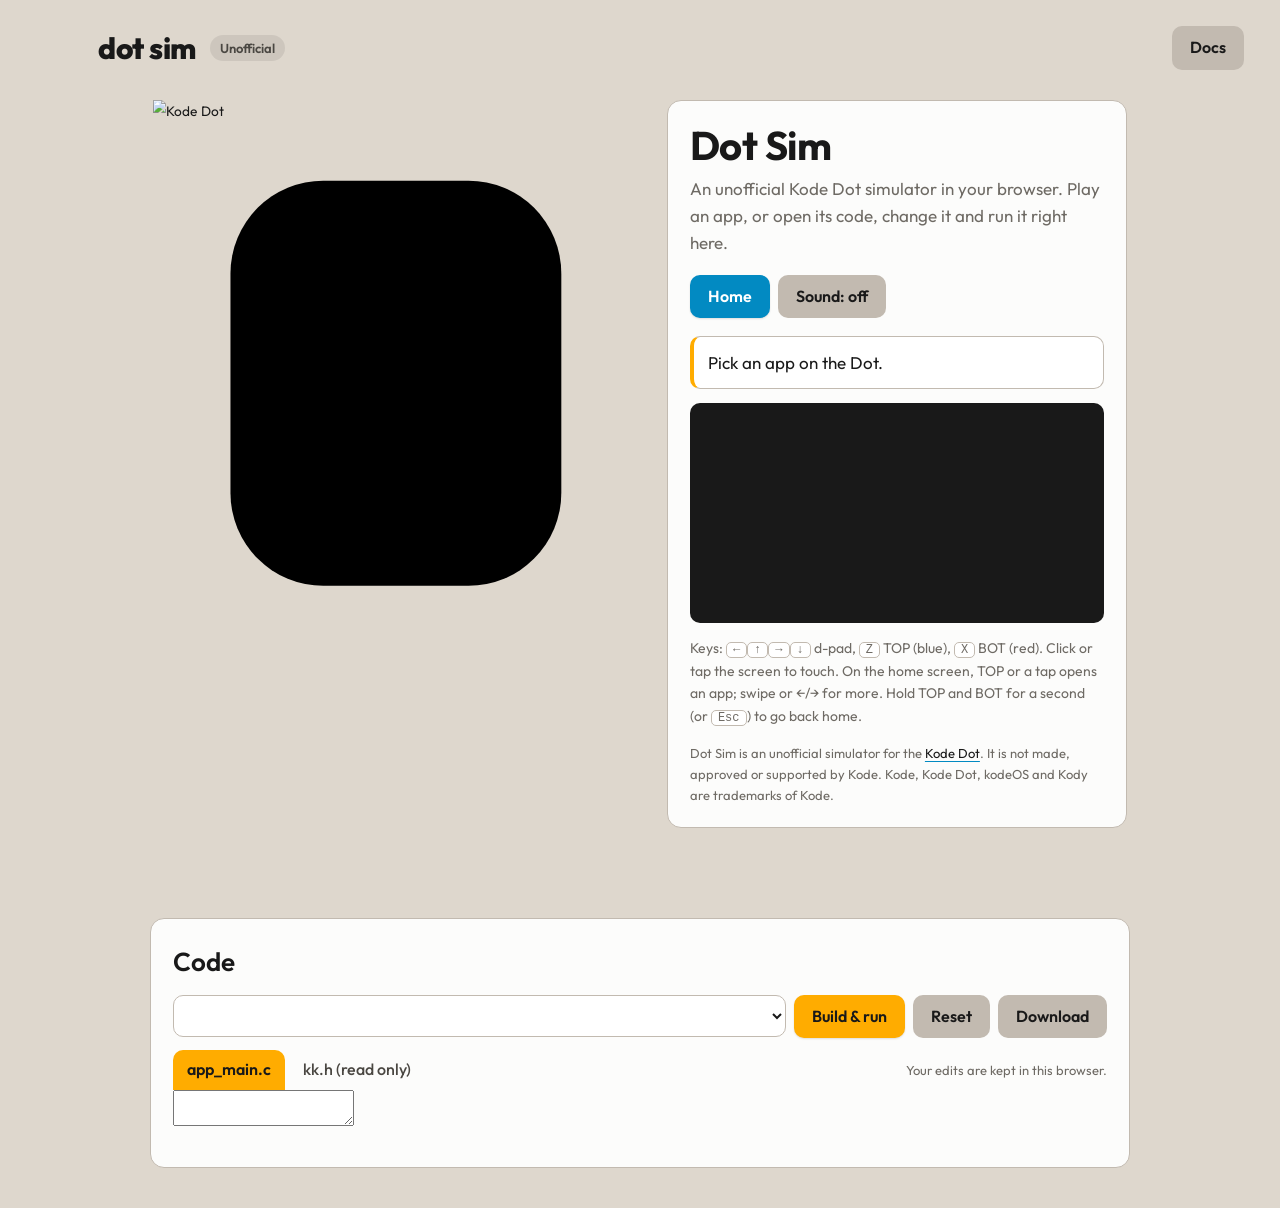
==== dotsim/web/index.html @ b65eadf9 "Add dotsim: Dot Sim, a Kode Dot in the browser dot-sim is an unofficial fork of kodediy/kode-sim. Th" ====
<!doctype html>
<html lang="en">
<head>
<meta charset="utf-8">
<meta name="viewport" content="width=device-width, initial-scale=1, maximum-scale=1, user-scalable=no">
<title>Dot Sim</title>
<link rel="icon" href="/static/kode-dot.png">
<style>
  /* Look of docs.kode.diy: warm paper, near-black text, Outfit, yellow for "here", blue for actions. */
  :root {
    --bg: #DED7CD; --card: rgba(255,255,255,.92); --line: #C2BAB0; --text: #191919;
    --muted: #6E6A64; --muted2: #4A4742; --yellow: #FFAC00; --blue: #028AC2; --red: #C9303D;
    --ok: #16A34A; --dark: #191919; --on-dark: #E8E8E8; --dim: #8A8A8A; --soft: rgba(0,0,0,.08);
  }
  * { box-sizing: border-box; }
  html, body { margin: 0; touch-action: manipulation; -webkit-text-size-adjust: 100%; }
  * { touch-action: manipulation; -webkit-tap-highlight-color: transparent; }
  body { background: var(--bg); color: var(--text); font: 17px/1.6 Outfit, "DM Sans", system-ui, sans-serif; }
  header.top {
    display: flex; align-items: center; gap: 14px; padding: 22px 36px; flex-wrap: wrap;
  }
  .brand { font: 800 30px/1 Outfit, system-ui, sans-serif; letter-spacing: -.5px; color: var(--text); text-decoration: none; }
  .pill { font-size: 13px; font-weight: 600; padding: 3px 10px; border-radius: 99px; background: var(--soft); color: var(--muted2); }
  header.top .sp { flex: 1; }
  .layout { display: flex; flex-wrap: wrap; gap: 28px; justify-content: center; align-items: flex-start; padding: 4px 24px 40px; }
  .dot-wrap { flex: 0 0 auto; }
  .dot {
    position: relative; width: 602px; height: 979px;
    transform-origin: top left;
    user-select: none; -webkit-user-select: none; touch-action: none;
  }
  .dot img.skin { position: absolute; inset: 0; width: 602px; height: 979px; pointer-events: none; }
  .dot canvas {
    position: absolute; left: 96px; top: 100px; width: 410px; height: 502px;
    border-radius: 115px; background: #000; image-rendering: pixelated;
  }
  .hot { position: absolute; border-radius: 50%; cursor: pointer; }
  .hot.down { background: rgba(0,0,0,.14); }
  .hot.arm { border-radius: 14px; }
  .led {
    position: absolute; left: 505px; top: 37px; width: 59px; height: 59px; border-radius: 50%;
    pointer-events: none; mix-blend-mode: multiply; opacity: 0; transition: opacity .08s;
  }
  .card { background: var(--card); border: 1px solid var(--line); border-radius: 14px; padding: 22px; }
  aside { flex: 1 1 340px; max-width: 460px; min-width: 0; }
  h1 { font-size: 40px; line-height: 1.1; font-weight: 700; margin: 0 0 8px; letter-spacing: -.5px; }
  h2 { font-size: 26px; font-weight: 600; margin: 0; }
  .sub { color: var(--muted); margin: 0 0 18px; }
  label { display: block; font-size: 14px; color: var(--muted); margin-bottom: 6px; }
  .row { display: flex; flex-wrap: wrap; gap: 8px; }
  input[type=text], select {
    flex: 1; min-width: 0; background: #fff; color: var(--text);
    border: 1px solid var(--line); border-radius: 10px; padding: 9px 12px; font: inherit; font-size: 16px;
  }
  button, .btn {
    background: var(--blue); color: #fff; border: 0; border-radius: 10px; text-decoration: none;
    padding: 9px 18px; font: inherit; font-size: 16px; font-weight: 600; cursor: pointer;
    box-shadow: 0 1px 2px rgba(0,0,0,.12); display: inline-flex; align-items: center; gap: 8px;
  }
  button:disabled { opacity: .45; cursor: not-allowed; }
  button.ghost, .btn.ghost { background: var(--line); color: var(--text); box-shadow: none; }
  .dot.buzz { animation: buzz .06s linear infinite; }
  @keyframes buzz { 0% { translate: 0 0; } 25% { translate: 2px 0; } 75% { translate: -2px 0; } }
  .state { margin: 18px 0 0; padding: 12px 14px; border-radius: 10px; background: #fff; border: 1px solid var(--line); border-left: 4px solid var(--yellow); }
  .state b { color: var(--text); }
  pre#log {
    margin: 14px 0 0; height: 220px; overflow: auto; background: var(--dark);
    border-radius: 10px; padding: 12px;
    font: 12px/1.45 ui-monospace, SFMono-Regular, Menlo, monospace; color: var(--on-dark); white-space: pre-wrap;
  }
  .keys { color: var(--muted); font-size: 14px; margin-top: 14px; }
  kbd { background: #fff; border: 1px solid var(--line); border-radius: 5px; padding: 0 6px; font: 12px ui-monospace, monospace; }
  a { color: var(--text); text-decoration-color: var(--blue); text-underline-offset: 3px; }
  .fine { color: var(--muted); font-size: 13px; margin: 16px 0 0; }
  .editor { flex: 1 1 560px; min-width: 0; max-width: 980px; display: flex; flex-direction: column; gap: 12px; }
  .editor .bar { display: flex; flex-wrap: wrap; gap: 8px; align-items: center; }
  .editor .bar select { flex: 1 1 200px; }
  .tabs { display: flex; gap: 4px; }
  .tabs button { background: transparent; color: var(--muted2); box-shadow: none; border-radius: 10px 10px 0 0; padding: 7px 14px; font-weight: 500; }
  .tabs button.on { background: var(--yellow); color: var(--text); font-weight: 600; }
  .tabs .hint { margin-left: auto; color: var(--muted); font-size: 13px; align-self: center; }
  .editor .CodeMirror { height: 62vh; min-height: 320px; border: 1px solid var(--line); border-radius: 0 10px 10px 10px;
                font: 13.5px/1.55 ui-monospace, SFMono-Regular, Menlo, monospace; background: #fff; }
  .CodeMirror-gutters { background: #F4F1EC; border-right: 1px solid var(--line); }
  .cm-err-line { background: rgba(220, 38, 38, .14); }
  .cm-warn-line { background: rgba(217, 119, 6, .12); }
  ul#problems { list-style: none; margin: 0; padding: 0; max-height: 140px; overflow: auto; font: 13px/1.5 ui-monospace, monospace; }
  ul#problems li { padding: 4px 10px; border-radius: 8px; cursor: pointer; color: #DC2626; }
  ul#problems li.warn { color: #D97706; }
  ul#problems li:hover { background: var(--soft); }
  #play { background: var(--yellow); color: var(--text); }
  @media (max-width: 700px) {
    header.top { padding: 16px; } .layout { padding: 4px 16px 32px; }
    h1 { font-size: 32px; } .editor .CodeMirror { height: 55vh; } .tabs .hint { display: none; }
  }
</style>
<link rel="preconnect" href="https://fonts.googleapis.com">
<link rel="preconnect" href="https://fonts.gstatic.com" crossorigin>
<link href="https://fonts.googleapis.com/css2?family=Outfit:wght@400;500;600;700;800&display=swap" rel="stylesheet">
<link rel="stylesheet" href="https://cdnjs.cloudflare.com/ajax/libs/codemirror/5.65.16/codemirror.min.css">
</head>
<body>
  <header class="top">
    <canvas id="logo" width="96" height="104" style="width:48px;height:52px"></canvas><a class="brand" href="/">dot sim</a><span class="pill">Unofficial</span>
    <span class="sp"></span>
    <a class="btn ghost" href="/docs">Docs</a>
  </header>
  <div class="layout">
  <div class="dot-wrap" id="wrap">
    <div class="dot" id="dot">
      <img class="skin" src="/static/kode-dot.png" alt="Kode Dot">
      <canvas id="screen" width="410" height="502"></canvas>
      <div class="led" id="led"></div>
    </div>
  </div>
  <aside class="card">
    <h1>Dot Sim</h1>
    <p class="sub">An unofficial Kode Dot simulator in your browser. Play an app, or open its code, change it and run it right here.</p>
    <div class="row">
      <button id="home" title="Back to the apps (Esc)">Home</button>
      <button id="snd" class="ghost" title="Sound on/off">Sound: off</button>
    </div>
    <div id="buildbox" hidden>
    <label for="git" style="margin-top:14px">Build a new app from Git</label>
    <div class="row">
      <input id="git" type="text" placeholder="https://github.com/kodediy/kode-app-template">
      <button id="build">Build</button>
    </div>
    </div>
    <div class="state" id="state">Pick an app on the Dot.</div>
    <pre id="log"></pre>
    <div class="keys">
      Keys: <kbd>←</kbd><kbd>↑</kbd><kbd>→</kbd><kbd>↓</kbd> d-pad,
      <kbd>Z</kbd> TOP (blue), <kbd>X</kbd> BOT (red). Click or tap the screen to touch.
      On the home screen, TOP or a tap opens an app; swipe or ←/→ for more.
      Hold TOP and BOT for a second (or <kbd>Esc</kbd>) to go back home.
    </div>
    <p class="fine" id="legal">Dot Sim is an unofficial simulator for the <a href="https://kode.diy">Kode Dot</a>. It is not made, approved or supported by Kode. Kode, Kode Dot, kodeOS and Kody are trademarks of Kode.</p>
  </aside>
  <section class="editor card" id="editor">
    <h2>Code</h2>
    <div class="bar">
      <select id="base" title="Start from"></select>
      <button id="play" title="Ctrl+Enter">Build &amp; run</button>
      <button id="reset" class="ghost" title="Throw away your changes">Reset</button>
      <button id="dl" class="ghost" title="Save app_main.c">Download</button>
    </div>
    <div>
      <div class="tabs"><button id="tab-main" class="on">app_main.c</button><button id="tab-kk">kk.h (read only)</button>
        <span class="hint">Your edits are kept in this browser.</span></div>
      <textarea id="code"></textarea>
    </div>
    <ul id="problems"></ul>
  </section>
  </div>
<script src="/static/dash.js"></script>
<script src="https://cdnjs.cloudflare.com/ajax/libs/codemirror/5.65.16/codemirror.min.js"></script>
<script src="https://cdnjs.cloudflare.com/ajax/libs/codemirror/5.65.16/mode/clike/clike.min.js"></script>
<script src="https://cdnjs.cloudflare.com/ajax/libs/codemirror/5.65.16/addon/edit/matchbrackets.min.js"></script>
<script src="https://cdnjs.cloudflare.com/ajax/libs/codemirror/5.65.16/addon/edit/closebrackets.min.js"></script>
<script>
(async function () {
  const dot = document.getElementById('dot');
  const wrap = document.getElementById('wrap');
  const cv = document.getElementById('screen');
  const ctx = cv.getContext('2d');
  const log = document.getElementById('log');
  const esc = (t) => String(t).replace(/[&<>"]/g, (c) => ({ '&': '&amp;', '<': '&lt;', '>': '&gt;', '"': '&quot;' }[c]));
  const say = (t) => { log.textContent += t + '\n'; log.scrollTop = log.scrollHeight; };

  // Scale the Dot to fit the window.
  function fit() {
    const maxH = window.innerHeight - 110;
    const maxW = Math.min(window.innerWidth - 32, 602);
    const s = Math.min(1, maxH / 979, maxW / 602);
    dot.style.transform = 'scale(' + s + ')';
    wrap.style.width = (602 * s) + 'px';
    wrap.style.height = (979 * s) + 'px';
  }
  window.addEventListener('resize', fit); fit();

  // Buttons at their real positions from kode-dot.json (kode-sdk/components/kui/sim/device).
  const dev = await (await fetch('/static/kode-dot.json')).json();
  const buttons = {};
  function hot(name, x, y, w, h, arm) {
    const el = document.createElement('div');
    el.className = 'hot' + (arm ? ' arm' : '');
    Object.assign(el.style, { left: x + 'px', top: y + 'px', width: w + 'px', height: h + 'px' });
    const down = (e) => { e.preventDefault(); press(name, true); };
    const up = (e) => { e.preventDefault(); press(name, false); };
    el.addEventListener('pointerdown', down);
    el.addEventListener('pointerup', up);
    el.addEventListener('pointerleave', up);
    dot.appendChild(el);
    buttons[name] = el;
  }
  const t = dev.top_px, b = dev.bot_px, d = dev.dpad_px;
  hot('top', t.cx - t.d / 2, t.cy - t.d / 2, t.d, t.d);
  hot('bot', b.cx - b.d / 2, b.cy - b.d / 2, b.d, b.d);
  const half = d.span / 2, aw = d.arm_w, armL = (d.span - aw) / 2;
  hot('up',    d.cx - aw / 2, d.cy - half, aw, armL, true);
  hot('down',  d.cx - aw / 2, d.cy + aw / 2, aw, armL, true);
  hot('left',  d.cx - half, d.cy - aw / 2, armL, aw, true);
  hot('right', d.cx + aw / 2, d.cy - aw / 2, armL, aw, true);

  let ws = null;
  const state = {};
  function press(name, isDown) {
    if (state[name] === isDown) return;
    state[name] = isDown;
    buttons[name].classList.toggle('down', isDown);
    if (ws && ws.readyState === 1) ws.send(JSON.stringify({ t: 'btn', b: name, d: isDown }));
    else if (!ws && isDown) launcherKey(name);
  }
  const keymap = { ArrowUp: 'up', ArrowDown: 'down', ArrowLeft: 'left', ArrowRight: 'right',
                   z: 'top', Z: 'top', x: 'bot', X: 'bot' };
  window.addEventListener('keydown', (e) => {
    if (e.target.closest && e.target.closest('input, textarea, select, .CodeMirror')) return;
    if (e.key === 'Escape') { e.preventDefault(); goHome(); return; }
    if (e.key === 'Enter' && !ws) { e.preventDefault(); launcherKey('top'); return; }
    const n = keymap[e.key]; if (n) { e.preventDefault(); press(n, true); }
  });
  window.addEventListener('keyup', (e) => {
    const n = keymap[e.key]; if (n && state[n]) { e.preventDefault(); press(n, false); }
  });

  // Touch on the screen, in screen pixels (410x502).
  function touch(e, kind) {
    const r = cv.getBoundingClientRect();
    const x = Math.round((e.clientX - r.left) * 410 / r.width);
    const y = Math.round((e.clientY - r.top) * 502 / r.height);
    if (ws && ws.readyState === 1) ws.send(JSON.stringify({ t: 'touch', k: kind, x, y }));
    else if (!ws) launcherTouch(kind, x, y);
  }
  let touching = false;
  cv.addEventListener('pointerdown', (e) => { touching = true; cv.setPointerCapture(e.pointerId); touch(e, 'down'); });
  cv.addEventListener('pointermove', (e) => { if (touching) touch(e, 'move'); });
  cv.addEventListener('pointerup', (e) => { touching = false; touch(e, 'up'); });

  // ---- home screen: the apps as tiles on the Dot ----
  const PALETTE = ['#028AC2', '#46BE5A', '#F58228', '#9658DC', '#C9303D', '#3CC8DC', '#FAC828', '#F06EAA'];
  const L = { apps: [], sel: 0, per: 9, down: null, view: 'face', last: performance.now(), wakeAt: 0, look: null, lookAt: 0, note: null, noteAt: 0, min: -1, clockAt: -1e9 };
  const COLS = 3, TW = 92, TH = 92, GX = 22, X0 = (410 - (3 * 92 + 2 * 22)) / 2, Y0 = 96, RH = 120;
  function tileColor(a, i) { return a.color || PALETTE[i % PALETTE.length]; }
  function light(hex) {
    const n = parseInt(hex.slice(1), 16);
    return ((n >> 16) * 299 + ((n >> 8) & 255) * 587 + (n & 255) * 114) / 1000 > 170;
  }
  function rrect(x, y, w, h, r) {
    ctx.beginPath(); ctx.moveTo(x + r, y); ctx.arcTo(x + w, y, x + w, y + h, r); ctx.arcTo(x + w, y + h, x, y + h, r);
    ctx.arcTo(x, y + h, x, y, r); ctx.arcTo(x, y, x + w, y, r); ctx.closePath();
  }
  function tileAt(slot) {
    return { x: X0 + (slot % COLS) * (TW + GX), y: Y0 + Math.floor(slot / COLS) * RH };
  }
  // The face: Dash, the time and the date, like the watch face a Dot wakes up to.
  const DAYS = ['Sunday', 'Monday', 'Tuesday', 'Wednesday', 'Thursday', 'Friday', 'Saturday'];
  const MONTHS = ['January', 'February', 'March', 'April', 'May', 'June', 'July', 'August', 'September', 'October', 'November', 'December'];
  function hhmm(d) { return String(d.getHours()).padStart(2, '0') + ':' + String(d.getMinutes()).padStart(2, '0'); }
  function dashMood(t) {
    if (t - L.noteAt < 4500 && L.note) return 'notify';
    if (t - L.wakeAt < 1400) return 'wake';
    if (t - L.last > 45000) return 'sleep';
    if (t - L.clockAt < 3500) return 'clock';
    return 'idle';
  }
  function drawFace(t) {
    cv.style.filter = '';
    const now = new Date();
    if (now.getMinutes() !== L.min) { if (L.min >= 0) L.clockAt = t; L.min = now.getMinutes(); }
    const mood = dashMood(t);
    const g = ctx.createLinearGradient(0, 0, 0, 502);
    g.addColorStop(0, '#1a1712'); g.addColorStop(1, '#050505');
    ctx.fillStyle = g; ctx.fillRect(0, 0, 410, 502);
    ctx.textAlign = 'center'; ctx.textBaseline = 'alphabetic';
    const dim = mood === 'sleep';
    ctx.fillStyle = dim ? '#8A8A8A' : '#F4EFE7'; ctx.font = '700 76px Outfit, system-ui, sans-serif';
    ctx.fillText(hhmm(now), 205, 128);
    ctx.fillStyle = '#FFAC00'; ctx.font = '500 19px Outfit, system-ui, sans-serif';
    ctx.fillText(DAYS[now.getDay()] + ' ' + now.getDate() + ' ' + MONTHS[now.getMonth()], 205, 160);
    ctx.save(); ctx.globalAlpha = dim ? 0.55 : 1;
    Dash.draw(ctx, { x: 205, y: 448, s: 1.0, t, mood, time: hhmm(now), note: L.note,
                     look: (t - L.lookAt < 2500) ? L.look : null });
    ctx.restore();
    if (!dim && t - L.last < 8000) {
      ctx.fillStyle = 'rgba(232,232,232,.55)'; ctx.font = '13px Outfit, system-ui, sans-serif';
      ctx.fillText('TOP or tap for apps', 205, 186);
    }
    setState(mood === 'sleep' ? 'Dash is asleep. Press a button to wake him.' : 'Home · press TOP or tap the screen for the apps');
  }
  function drawLauncher() {
    if (ws) return;
    if (L.view === 'face') { drawFace(performance.now()); return; }
    cv.style.filter = '';
    const g = ctx.createLinearGradient(0, 0, 0, 502);
    g.addColorStop(0, '#161b23'); g.addColorStop(1, '#05070a');
    ctx.fillStyle = g; ctx.fillRect(0, 0, 410, 502);
    const now = new Date();
    ctx.textAlign = 'center'; ctx.textBaseline = 'alphabetic';
    ctx.fillStyle = '#e8eaed'; ctx.font = '600 26px system-ui, sans-serif';
    ctx.fillText(String(now.getHours()).padStart(2, '0') + ':' + String(now.getMinutes()).padStart(2, '0'), 205, 64);
    if (!L.apps.length) {
      ctx.fillStyle = '#8b929c'; ctx.font = '18px system-ui, sans-serif'; ctx.fillText('loading apps…', 205, 260);
      return;
    }
    const pages = Math.ceil(L.apps.length / L.per), page = Math.floor(L.sel / L.per);
    for (let slot = 0; slot < L.per; slot++) {
      const i = page * L.per + slot, a = L.apps[i];
      if (!a) break;
      const { x, y } = tileAt(slot), col = tileColor(a, i);
      if (i === L.sel) { ctx.strokeStyle = '#fff'; ctx.lineWidth = 3; rrect(x - 5, y - 5, TW + 10, TH + 10, 26); ctx.stroke(); }
      ctx.fillStyle = col; rrect(x, y, TW, TH, 22); ctx.fill();
      if (a.img && a.img.complete && a.img.naturalWidth) {
        ctx.save(); rrect(x, y, TW, TH, 22); ctx.clip();
        ctx.imageSmoothingEnabled = a.img.naturalWidth < TW;
        ctx.imageSmoothingEnabled = true; ctx.imageSmoothingQuality = 'high';
        ctx.drawImage(a.img, x, y, TW, TH); ctx.restore();
      } else {
        ctx.fillStyle = light(col) ? '#14171c' : '#fff';
        ctx.font = (a.mine ? '700 28px' : '700 40px') + ' system-ui, sans-serif'; ctx.textBaseline = 'middle';
        ctx.fillText(a.mine ? '</>' : a.name.charAt(0).toUpperCase(), x + TW / 2, y + TH / 2 + 2);
      }
      ctx.textBaseline = 'alphabetic';
      ctx.fillStyle = i === L.sel ? '#fff' : '#aeb5bf'; ctx.font = '13px system-ui, sans-serif';
      let n = a.name; while (ctx.measureText(n).width > TW + 18 && n.length > 3) n = n.slice(0, -2) + '…';
      ctx.fillText(n, x + TW / 2, y + TH + 18);
    }
    if (pages > 1) {
      for (let p = 0; p < pages; p++) {
        ctx.fillStyle = p === page ? '#e8eaed' : '#4a515c';
        ctx.beginPath(); ctx.arc(205 + (p - (pages - 1) / 2) * 16, 470, 4, 0, Math.PI * 2); ctx.fill();
      }
    }
    const a = L.apps[L.sel];
    setState('Home · <b>' + esc(a.name) + '</b>' + (a.desc ? ' · ' + esc(a.desc) : ''));
  }
  function poke() {
    const t = performance.now();
    const wasAsleep = t - L.last > 45000;
    L.last = t;
    if (wasAsleep) L.wakeAt = t;
    return wasAsleep;
  }
  function launcherKey(name) {
    if (poke() && L.view === 'face') return;
    if (L.view === 'face') {
      if (name === 'top' || name === 'up' || name === 'down' || name === 'left' || name === 'right') {
        L.view = 'grid'; tone(1200, 12, 40); drawLauncher();
      }
      return;
    }
    if (name === 'bot') { L.view = 'face'; tone(600, 12, 40); drawLauncher(); return; }
    const n = L.apps.length; if (!n) return;
    const page = Math.floor(L.sel / L.per);
    if (name === 'left') L.sel = (L.sel - 1 + n) % n;
    else if (name === 'right') L.sel = (L.sel + 1) % n;
    else if (name === 'up') L.sel = Math.max(page * L.per, L.sel - COLS);
    else if (name === 'down') L.sel = Math.min(n - 1, Math.min(page * L.per + L.per - 1, L.sel + COLS));
    else if (name === 'top') { openApp(L.apps[L.sel]); return; }
    else return;
    tone(name === 'top' ? 880 : 1200, 12, 40);
    drawLauncher();
  }
  function launcherTouch(kind, x, y) {
    if (kind === 'down') { L.down = { x, y }; return; }
    if (L.view === 'face') {
      if (kind === 'up' && L.down) { L.down = null; if (!poke()) { L.view = 'grid'; drawLauncher(); } }
      return;
    }
    if (kind !== 'up' || !L.down) return;
    const dx = x - L.down.x, dy = y - L.down.y, start = L.down; L.down = null;
    const pages = Math.ceil(L.apps.length / L.per), page = Math.floor(L.sel / L.per);
    if (Math.abs(dx) > 60 && Math.abs(dx) > Math.abs(dy)) {
      const np = Math.min(pages - 1, Math.max(0, page + (dx < 0 ? 1 : -1)));
      if (np !== page) { L.sel = np * L.per; drawLauncher(); }
      return;
    }
    for (let slot = 0; slot < L.per; slot++) {
      const i = page * L.per + slot; if (!L.apps[i]) break;
      const t = tileAt(slot);
      if (start.x >= t.x - 8 && start.x <= t.x + TW + 8 && start.y >= t.y - 8 && start.y <= t.y + TH + 24) {
        L.sel = i; drawLauncher(); openApp(L.apps[i]); return;
      }
    }
  }
  function openApp(a) { if (a) { L.last = performance.now(); startSim(a.id, a.name); } }
  function goHome() {
    stopSim();
    history.replaceState(null, '', location.pathname);
    L.view = 'grid'; L.last = performance.now();
    drawLauncher();
  }
  let homeT = 0;
  function backHomeSoon() { clearTimeout(homeT); homeT = setTimeout(() => { if (!ws) drawLauncher(); }, 700); }
  setInterval(() => { if (!ws) drawLauncher(); }, 15000);
  // Dash moves: redraw the face every frame while it shows; back to the face after 30 s in the grid.
  function loop() {
    if (!ws) {
      const t = performance.now();
      if (L.view === 'grid' && t - L.last > 30000) { L.view = 'face'; }
      if (L.view === 'face') drawFace(t);
    }
    requestAnimationFrame(loop);
  }
  cv.addEventListener('pointermove', (e) => {
    if (ws) return;
    const r = cv.getBoundingClientRect();
    L.look = { x: (e.clientX - r.left) * 410 / r.width, y: (e.clientY - r.top) * 502 / r.height };
    L.lookAt = performance.now();
  });

  // ---- the sim ----
  document.getElementById('home').addEventListener('click', goHome);
  const stateEl = document.getElementById('state');
  const led = document.getElementById('led');
  const setState = (html) => { stateEl.innerHTML = html; };

  async function loadApps() {
    try {
      const s = await (await fetch('/api/status')).json();
      document.getElementById('buildbox').hidden = !s.user;
      const mine = L.apps.filter((a) => a.mine);
      const order = ['slang', 'muurbreker', 'blokkenregen', 'schuif', 'fladder', 'tafeltennis', 'kleurgeheugen', 'reflex', 'kody_kart', 'krabbel', 'stopwatch'];
      const rank = (a) => { const k = order.indexOf(a.id); return k < 0 ? 99 : k; };
      L.apps = mine.concat(s.apps.slice().sort((a, b) => rank(a) - rank(b) || a.name.localeCompare(b.name)));
      for (const a of L.apps) {
        if (a.icon && !a.img) { a.img = new Image(); a.img.onload = () => drawLauncher(); a.img.src = '/api/icon/' + a.id; }
      }
      L.sel = Math.min(L.sel, Math.max(0, L.apps.length - 1));
      if (!s.apps.length) setState('No apps built yet.');
      drawLauncher();
    } catch (e) { say('server not reachable'); }
  }

  // Sound: tones as an oscillator, PCM as buffers back to back.
  let actx = null, pcmAt = 0, sound = true;
  try { sound = localStorage.getItem('kode-sound') !== '0'; } catch (e) {}
  const sndBtn = document.getElementById('snd');
  function showSnd() { sndBtn.textContent = 'Sound: ' + (sound ? 'on' : 'off'); }
  showSnd();
  sndBtn.addEventListener('click', () => {
    sound = !sound; showSnd();
    try { localStorage.setItem('kode-sound', sound ? '1' : '0'); } catch (e) {}
    if (sound) audio(); else if (actx) { actx.close(); actx = null; pcmAt = 0; }
  });
  function audio() {
    if (!actx) actx = new (window.AudioContext || window.webkitAudioContext)();
    if (actx.state === 'suspended') actx.resume();
    return actx;
  }
  function tone(hz, ms, vol) {
    if (!sound) return;
    const a = audio(), o = a.createOscillator(), g = a.createGain();
    o.type = 'square'; o.frequency.value = hz;
    g.gain.value = 0.08 * (vol / 100);
    o.connect(g).connect(a.destination);
    o.start(); o.stop(a.currentTime + ms / 1000);
  }
  function pcm(buf) {
    if (!sound) return;
    const a = audio(), dv = new DataView(buf);
    const rate = dv.getUint32(1, true), n = (buf.byteLength - 5) >> 1;
    const ab = a.createBuffer(1, n, rate), ch = ab.getChannelData(0);
    for (let i = 0; i < n; i++) ch[i] = dv.getInt16(5 + i * 2, true) / 32768;
    const src = a.createBufferSource(); src.buffer = ab; src.connect(a.destination);
    pcmAt = Math.max(pcmAt, a.currentTime + 0.05);
    src.start(pcmAt); pcmAt += ab.duration;
  }

  function stopSim() {
    if (ws) { try { ws.close(); } catch (e) {} }
    ws = null;
  }

  let label = '';
  function startSim(appId, name) {
    stopSim();
    const app = appId; if (!app) return;
    label = name || app;
    if (sound) audio();
    if (!app.startsWith('g_')) history.replaceState(null, '', '?app=' + encodeURIComponent(app));
    ctx.fillStyle = '#000'; ctx.fillRect(0, 0, 410, 502);
    ctx.fillStyle = '#8b929c'; ctx.font = '18px system-ui, sans-serif'; ctx.textAlign = 'center'; ctx.textBaseline = 'alphabetic';
    ctx.fillText('starting ' + label + '…', 205, 260);
    const proto = location.protocol === 'https:' ? 'wss:' : 'ws:';
    ws = new WebSocket(proto + '//' + location.host + '/ws?app=' + encodeURIComponent(app));
    ws.binaryType = 'arraybuffer';
    setState('Starting…');
    let frames = 0, t0 = performance.now();
    ws.onmessage = async (ev) => {
      if (typeof ev.data === 'string') {
        const m = JSON.parse(ev.data);
        if (m.t === 'started') { setState('Running: <b>' + esc(label) + '</b>'); say('— ' + label + ' started'); }
        else if (m.t === 'log') say(m.s.replace(/\x1b\[[0-9;]*[A-Za-z]/g, '').replace(/\s+$/, ''));
        else if (m.t === 'led') {
          const on = m.r + m.g + m.b > 0;
          led.style.opacity = on ? 1 : 0;
          led.style.background = 'radial-gradient(circle, rgb(' + m.r + ',' + m.g + ',' + m.b + ') 0%, transparent 70%)';
        }
        else if (m.t === 'bright') cv.style.filter = 'brightness(' + Math.max(0.15, m.v / 100) + ')';
        else if (m.t === 'tone') tone(m.hz, m.ms, m.vol);
        else if (m.t === 'haptic') {
          dot.classList.add('buzz'); setTimeout(() => dot.classList.remove('buzz'), Math.min(m.ms, 600));
          if (navigator.vibrate) navigator.vibrate(Math.min(m.ms, 600));
        }
        else if (m.t === 'exit') { say('— app stopped: ' + m.why); stopSim(); history.replaceState(null, '', location.pathname); backHomeSoon(); }
        else if (m.t === 'ended') { if (m.err) say(m.err); stopSim(); backHomeSoon(); }
        else if (m.t === 'error') { say('error: ' + m.s); stopSim(); drawLauncher(); setState('Error: ' + esc(m.s)); }
        return;
      }
      const kind = new Uint8Array(ev.data, 0, 1)[0];
      if (kind === 74) { // 'J'
        const bmp = await createImageBitmap(new Blob([new Uint8Array(ev.data, 1)], { type: 'image/jpeg' }));
        ctx.drawImage(bmp, 0, 0); bmp.close();
        frames++;
        const dt = performance.now() - t0;
        if (dt > 2000) { setState('Running: <b>' + esc(label) + '</b> · ' + Math.round(frames * 1000 / dt) + ' fps'); frames = 0; t0 = performance.now(); }
      } else if (kind === 80) { // 'P'
        pcm(ev.data);
      }
    };
    ws.onclose = (e) => { if (e.target === ws) { stopSim(); backHomeSoon(); } };
  }
  // ---- build from Git (logged in only) ----
  const gitIn = document.getElementById('git');
  const buildBtn = document.getElementById('build');
  async function build() {
    const repo = gitIn.value.trim();
    if (!repo) return;
    buildBtn.disabled = true;
    setState('Building…');
    say('— building: ' + repo);
    let r;
    try {
      r = await (await fetch('/api/build', { method: 'POST', headers: { 'Content-Type': 'application/json' },
                                            body: JSON.stringify({ repo }) })).json();
    } catch (e) { r = { error: 'server not reachable' }; }
    if (r.error) { say('error: ' + r.error); setState('Error: ' + esc(r.error)); buildBtn.disabled = false; return; }
    let next = 0;
    for (;;) {
      await new Promise((res) => setTimeout(res, 1000));
      let j;
      try { j = await (await fetch('/api/build/' + r.job + '?since=' + next)).json(); } catch (e) { continue; }
      for (const line of j.lines) say(line);
      next = j.next;
      if (j.state === 'building' || j.state === 'waiting') { setState('Build: ' + j.state + '…'); continue; }
      buildBtn.disabled = false;
      if (j.state === 'done') {
        await loadApps(); startSim(j.app);
        say('— built ' + j.app);
      } else {
        setState('Build failed, see the log.');
      }
      break;
    }
  }
  buildBtn.addEventListener('click', build);
  gitIn.addEventListener('keydown', (e) => { if (e.key === 'Enter') build(); });


  // ---- the code editor (anyone) ----
  const baseSel = document.getElementById('base');
  const playBtn = document.getElementById('play');
  const probs = document.getElementById('problems');
  let kkH = '', base = 'new', marks = [];
  const cm = CodeMirror.fromTextArea(document.getElementById('code'), {
    mode: 'text/x-csrc', theme: 'default', lineNumbers: true, indentUnit: 4, tabSize: 4,
    indentWithTabs: false, matchBrackets: true, autoCloseBrackets: true,
    extraKeys: { 'Ctrl-Enter': () => play(), 'Cmd-Enter': () => play(),
                 Tab: (c) => c.somethingSelected() ? c.indentSelection('add') : c.replaceSelection('    ') },
  });
  const mainDoc = cm.getDoc();
  const kkDoc = CodeMirror.Doc('', 'text/x-csrc');
  let pristine = '';
  const draftKey = () => 'kode-code-' + base;
  const store = {
    get(k) { try { return localStorage.getItem(k); } catch (e) { return null; } },
    set(k, v) { try { localStorage.setItem(k, v); } catch (e) {} },
    del(k) { try { localStorage.removeItem(k); } catch (e) {} },
  };
  function showTab(kk) {
    document.getElementById('tab-main').classList.toggle('on', !kk);
    document.getElementById('tab-kk').classList.toggle('on', kk);
    cm.swapDoc(kk ? kkDoc : mainDoc);
    cm.setOption('readOnly', kk);
  }
  document.getElementById('tab-main').addEventListener('click', () => showTab(false));
  document.getElementById('tab-kk').addEventListener('click', () => showTab(true));

  async function loadSource(id) {
    const r = await (await fetch('/api/source/' + encodeURIComponent(id))).json();
    base = id; pristine = r.code; kkH = r.kk_h;
    kkDoc.setValue(kkH);
    showTab(false);
    mainDoc.setValue(store.get(draftKey()) ?? r.code);
    mainDoc.clearHistory();
    clearMarks();
    store.set('kode-base', id);
  }
  async function loadBases() {
    const r = await (await fetch('/api/sources')).json();
    baseSel.innerHTML = '';
    const add = (v, t) => { const o = document.createElement('option'); o.value = v; o.textContent = t; baseSel.appendChild(o); };
    add('new', 'New app (starter)');
    for (const a of r.apps) add(a.id, 'Code of ' + a.name);
    const want = new URLSearchParams(location.search).get('code') || store.get('kode-base') || 'new';
    baseSel.value = [...baseSel.options].some((o) => o.value === want) ? want : 'new';
    await loadSource(baseSel.value);
  }
  baseSel.addEventListener('change', () => loadSource(baseSel.value));
  let saveT = 0;
  mainDoc.on('change', () => {
    clearTimeout(saveT);
    saveT = setTimeout(() => {
      const v = mainDoc.getValue();
      if (v === pristine) store.del(draftKey()); else store.set(draftKey(), v);
    }, 400);
  });
  document.getElementById('reset').addEventListener('click', () => {
    if (mainDoc.getValue() !== pristine && !confirm('Throw away your changes to this code?')) return;
    store.del(draftKey()); mainDoc.setValue(pristine); clearMarks();
  });
  document.getElementById('dl').addEventListener('click', () => {
    const a = document.createElement('a');
    a.href = URL.createObjectURL(new Blob([mainDoc.getValue()], { type: 'text/x-c' }));
    a.download = (base === 'new' ? 'my_app' : base) + '_app_main.c'; a.click();
    setTimeout(() => URL.revokeObjectURL(a.href), 1000);
  });

  function clearMarks() {
    for (const m of marks) mainDoc.removeLineClass(m.line, 'background', m.cls);
    marks = []; probs.innerHTML = '';
  }
  function markProblems(lines) {
    clearMarks();
    const seen = new Set();
    for (const l of lines) {
      const m = /app_main\.c:(\d+):(\d+):\s*(fatal error|error|warning):\s*(.*)$/.exec(l);
      if (!m) continue;
      const key = m[1] + m[3] + m[4]; if (seen.has(key)) continue; seen.add(key);
      const line = parseInt(m[1], 10) - 1, warn = m[3] === 'warning';
      const cls = warn ? 'cm-warn-line' : 'cm-err-line';
      mainDoc.addLineClass(line, 'background', cls); marks.push({ line, cls });
      const li = document.createElement('li'); if (warn) li.className = 'warn';
      li.textContent = 'line ' + m[1] + ': ' + m[3] + ': ' + m[4];
      li.addEventListener('click', () => { showTab(false); cm.focus(); cm.setCursor({ line, ch: parseInt(m[2], 10) - 1 }); cm.scrollIntoView(null, 120); });
      probs.appendChild(li);
    }
  }

  async function play() {
    if (playBtn.disabled) return;
    showTab(false);
    playBtn.disabled = true; clearMarks();
    setState('Building your code…');
    say('— building your code');
    let r;
    try {
      r = await (await fetch('/api/play', { method: 'POST', headers: { 'Content-Type': 'application/json' },
                                           body: JSON.stringify({ base, code: mainDoc.getValue() }) })).json();
    } catch (e) { r = { error: 'server not reachable' }; }
    if (r.error) { say('error: ' + r.error); setState('Error: ' + esc(r.error)); playBtn.disabled = false; return; }
    const name = (/KODE_APP_MANIFEST\(\s*"([^"]+)"/.exec(mainDoc.getValue()) || [, 'your app'])[1];
    if (r.job) {
      let next = 0; const all = [];
      for (;;) {
        await new Promise((res) => setTimeout(res, 1000));
        let j;
        try { j = await (await fetch('/api/build/' + r.job + '?since=' + next)).json(); } catch (e) { continue; }
        for (const line of j.lines) { say(line); all.push(line); }
        next = j.next;
        if (j.state === 'waiting') { setState('Waiting for a free builder…'); continue; }
        if (j.state === 'building') { setState('Compiling…'); continue; }
        markProblems(all);
        if (j.state !== 'done') {
          playBtn.disabled = false;
          setState(probs.children.length ? 'Your code has errors: see the red lines.' : 'Build failed, see the log.');
          return;
        }
        break;
      }
    } else {
      say('— same code as before, no rebuild needed');
    }
    playBtn.disabled = false;
    L.apps = [{ id: r.app, name, color: '#FFAC00', desc: 'your code', mine: true }].concat(L.apps.filter((a) => !a.mine));
    L.note = 'Built: ' + name; L.noteAt = performance.now();
    L.sel = 0;
    startSim(r.app, name);
  }
  playBtn.addEventListener('click', play);
  try { await loadBases(); } catch (e) { say('could not load the code'); }

  requestAnimationFrame(loop);
  await loadApps();
  const want = new URLSearchParams(location.search).get('app');
  const wa = want && L.apps.find((a) => a.id === want);
  if (wa) { L.sel = L.apps.indexOf(wa); openApp(wa); }
})();
</script>
<script>
  // No zoom on iOS: Safari ignores user-scalable, so block double-tap and pinch ourselves.
  (function () {
    let last = 0;
    document.addEventListener('touchstart', (e) => { if (e.touches.length > 1) e.preventDefault(); }, { passive: false });
    document.addEventListener('touchend', (e) => {
      const now = Date.now();
      if (now - last < 400 && !(e.target.closest && e.target.closest('input, textarea, select'))) e.preventDefault();
      last = now;
    }, { passive: false });
    ['gesturestart', 'gesturechange', 'gestureend'].forEach((n) => document.addEventListener(n, (e) => e.preventDefault(), { passive: false }));
    document.addEventListener('dblclick', (e) => e.preventDefault(), { passive: false });
  })();
</script>
<script>
  (function () {   // Dash in the header
    const c = document.getElementById('logo'); if (!c || !window.Dash) return;
    const x = c.getContext('2d');
    (function f(t) { x.clearRect(0, 0, 96, 104); Dash.draw(x, { x: 48, y: 100, s: 0.42, t, mood: 'idle' }); requestAnimationFrame(f); })(0);
  })();
</script>
</body>
</html>
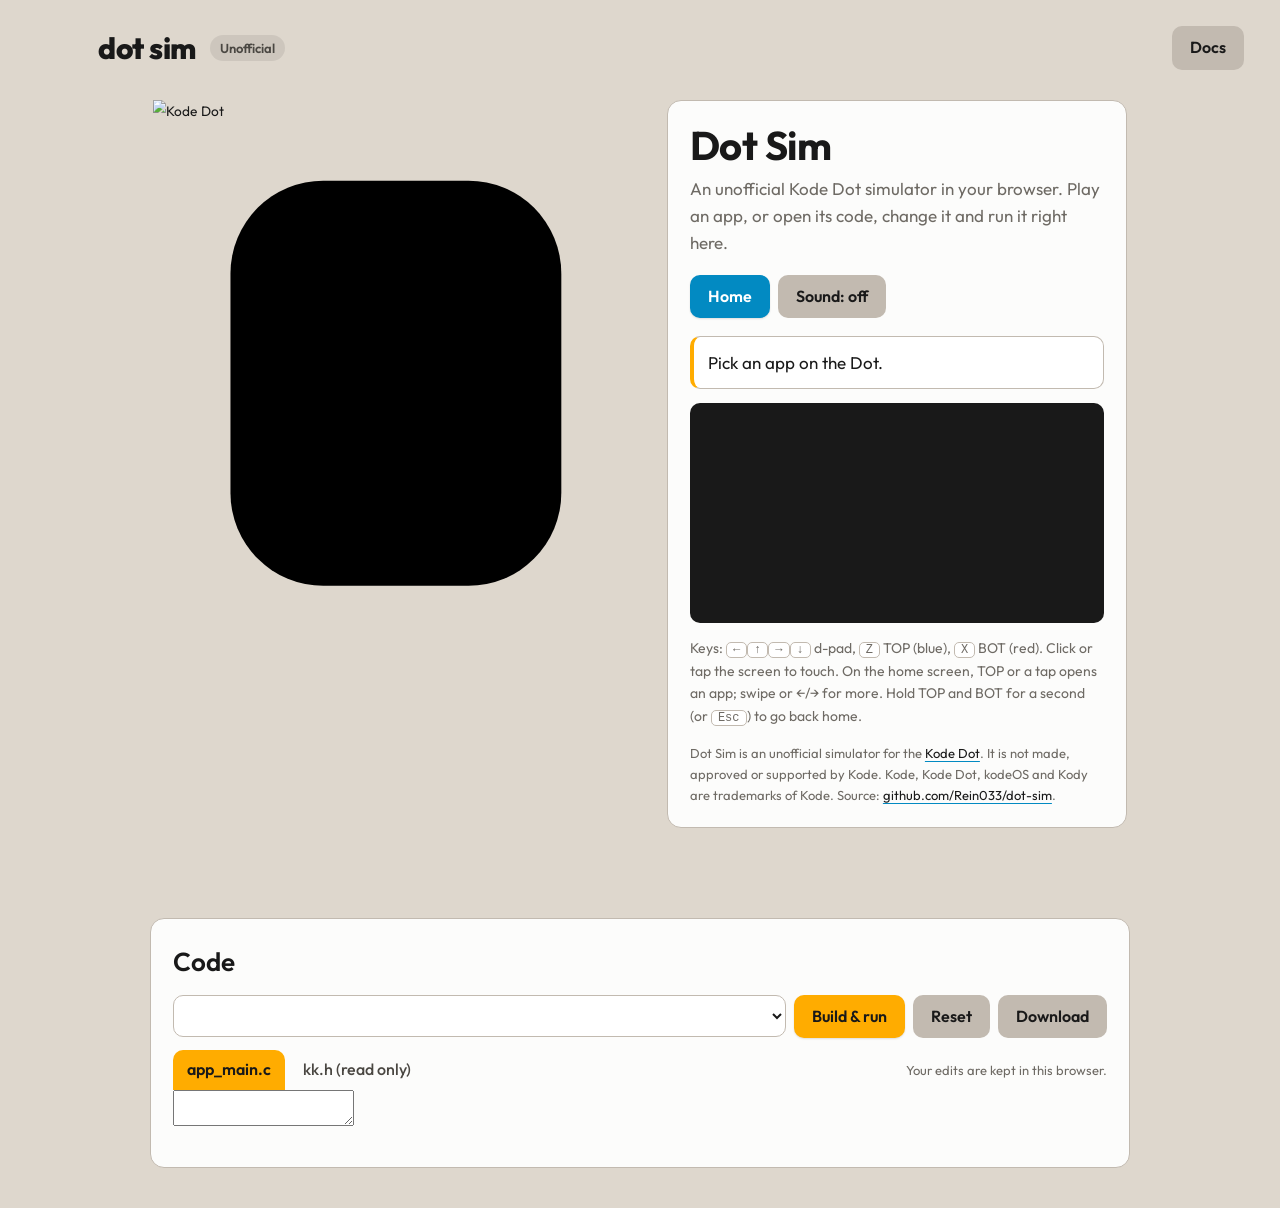
==== commit 09714e7f: "dotsim: show the running commit; link the live site" ====
--- a/dotsim/web/index.html
+++ b/dotsim/web/index.html
@@ -135,7 +135,8 @@
       On the home screen, TOP or a tap opens an app; swipe or ←/→ for more.
       Hold TOP and BOT for a second (or <kbd>Esc</kbd>) to go back home.
     </div>
-    <p class="fine" id="legal">Dot Sim is an unofficial simulator for the <a href="https://kode.diy">Kode Dot</a>. It is not made, approved or supported by Kode. Kode, Kode Dot, kodeOS and Kody are trademarks of Kode.</p>
+    <p class="fine" id="legal">Dot Sim is an unofficial simulator for the <a href="https://kode.diy">Kode Dot</a>. It is not made, approved or supported by Kode. Kode, Kode Dot, kodeOS and Kody are trademarks of Kode.
+      Source: <a href="https://github.com/Rein033/dot-sim">github.com/Rein033/dot-sim</a><span id="ver"></span>.</p>
   </aside>
   <section class="editor card" id="editor">
     <h2>Code</h2>
@@ -419,6 +420,7 @@
     try {
       const s = await (await fetch('/api/status')).json();
       document.getElementById('buildbox').hidden = !s.user;
+      if (s.version) document.getElementById('ver').innerHTML = ' at <a href="https://github.com/Rein033/dot-sim/commit/' + encodeURIComponent(s.version) + '">' + esc(s.version) + '</a>';
       const mine = L.apps.filter((a) => a.mine);
       const order = ['slang', 'muurbreker', 'blokkenregen', 'schuif', 'fladder', 'tafeltennis', 'kleurgeheugen', 'reflex', 'kody_kart', 'krabbel', 'stopwatch'];
       const rank = (a) => { const k = order.indexOf(a.id); return k < 0 ? 99 : k; };
